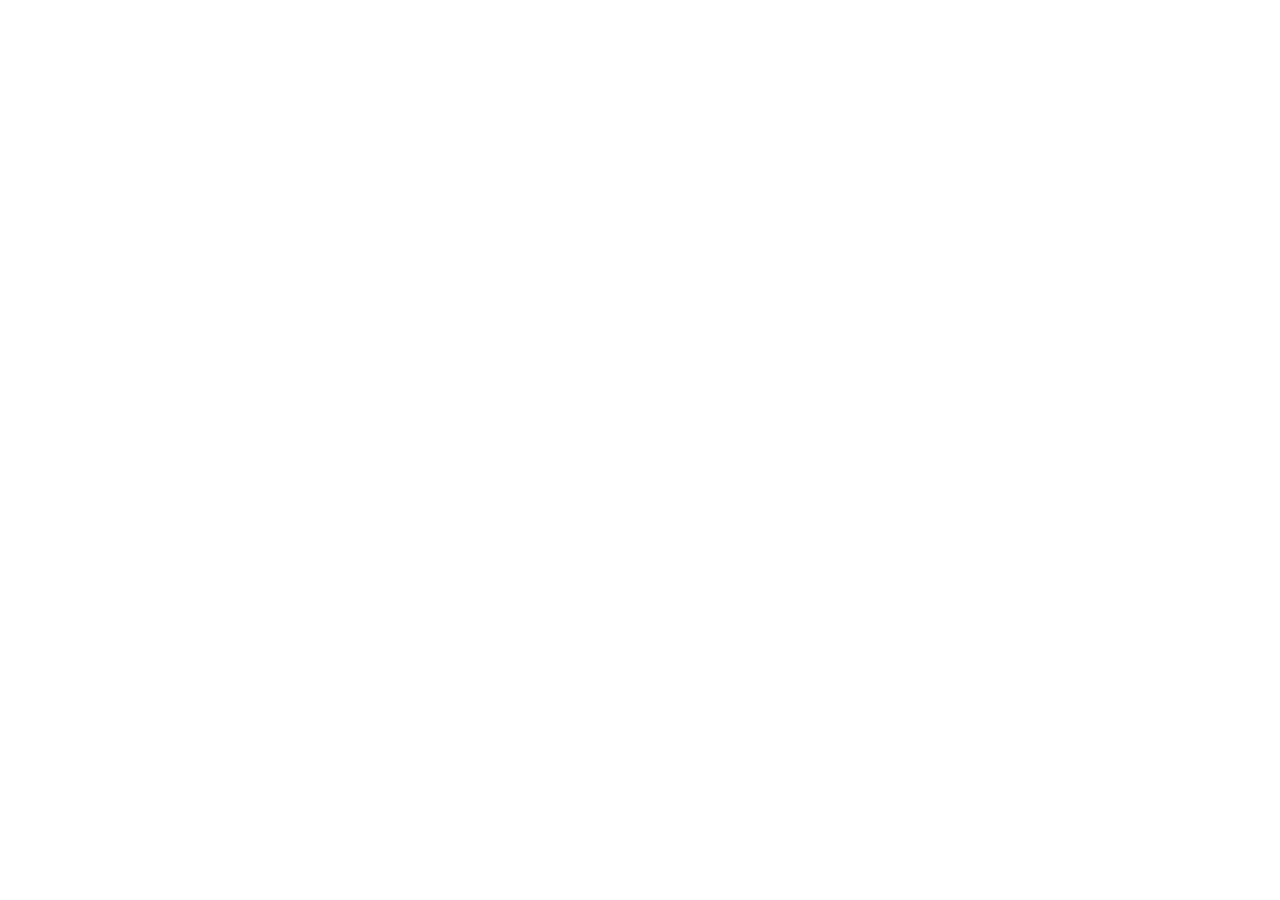
==== index.html @ 5567837d "Add 1EG Passport durable-URL redirect stubs (index.html, 404.html, route-test.js, README) Pilot host" ====
<!DOCTYPE html>
<!-- 1EG Passport durable-URL redirect — GitHub Pages form: bare-host (/) -> Passport Landing.
     Every other path is handled by 404.html. Project Blackbook PB-PP-1EG-ARCH-2026-09-08-02. -->
<html lang="en">
<head>
<meta charset="utf-8">
<meta name="viewport" content="width=device-width, initial-scale=1">
<meta name="robots" content="noindex,nofollow">
<title>1 Edmund Gate — Preserved Item Passport</title>
<style>html,body{height:100%;margin:0}body{display:flex;align-items:center;justify-content:center;font:15px/1.5 "Segoe UI",Helvetica,Arial,sans-serif;color:#1d1d1b;background:#fff}.b{text-align:center;padding:24px}.r{border-top:6px solid #FF7F32;width:180px;margin:0 auto 18px}a{color:#28724F}</style>
</head>
<body>
<div class="b">
  <div class="r"></div>
  <p>Opening the Passport…</p>
  <p><a href="https://dbgroupcorp.sharepoint.com/sites/1EG-PreservedItemCatalogue/SitePages/Passport.aspx">Continue</a></p>
</div>
<script>window.location.replace("https://dbgroupcorp.sharepoint.com/sites/1EG-PreservedItemCatalogue/SitePages/Passport.aspx");</script>
</body>
</html>
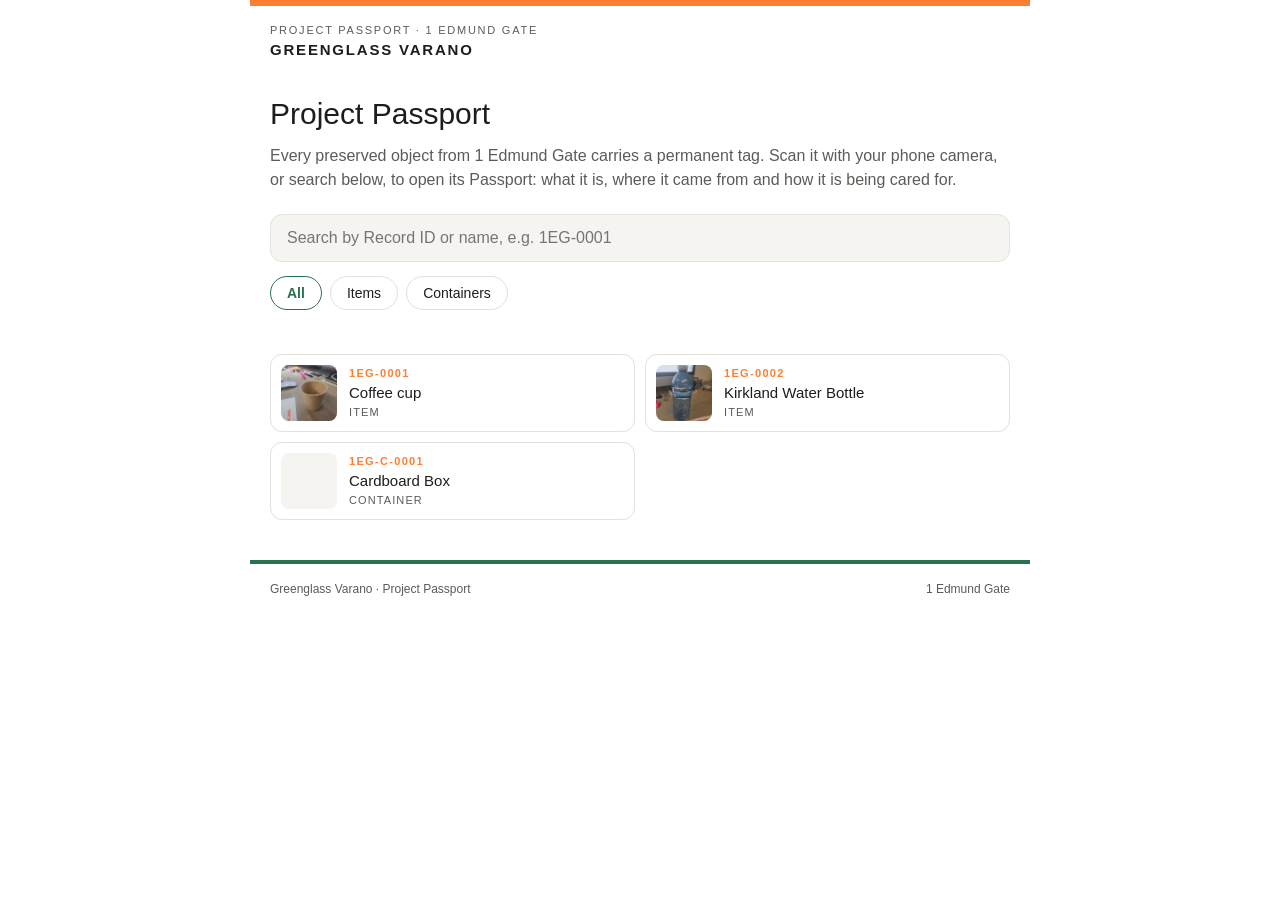
==== commit 61c74733: "Project Passport public renderer: anonymous Passport pages + staff handoff (preview branch only) PAS" ====
--- a/index.html
+++ b/index.html
@@ -1,20 +1,34 @@
-<!DOCTYPE html>
-<!-- 1EG Passport durable-URL redirect — GitHub Pages form: bare-host (/) -> Passport Landing.
-     Every other path is handled by 404.html. Project Blackbook PB-PP-1EG-ARCH-2026-09-08-02. -->
+<!doctype html>
 <html lang="en">
 <head>
 <meta charset="utf-8">
-<meta name="viewport" content="width=device-width, initial-scale=1">
+<meta name="viewport" content="width=device-width, initial-scale=1, viewport-fit=cover">
 <meta name="robots" content="noindex,nofollow">
-<title>1 Edmund Gate — Preserved Item Passport</title>
-<style>html,body{height:100%;margin:0}body{display:flex;align-items:center;justify-content:center;font:15px/1.5 "Segoe UI",Helvetica,Arial,sans-serif;color:#1d1d1b;background:#fff}.b{text-align:center;padding:24px}.r{border-top:6px solid #FF7F32;width:180px;margin:0 auto 18px}a{color:#28724F}</style>
+<meta name="referrer" content="no-referrer">
+<title>Project Passport · 1 Edmund Gate</title>
+<link rel="stylesheet" href="/assets/passport.css">
+<script src="/assets/catalog.js" defer></script>
 </head>
 <body>
-<div class="b">
-  <div class="r"></div>
-  <p>Opening the Passport…</p>
-  <p><a href="https://dbgroupcorp.sharepoint.com/sites/1EG-PreservedItemCatalogue/SitePages/Passport.aspx">Continue</a></p>
-</div>
-<script>window.location.replace("https://dbgroupcorp.sharepoint.com/sites/1EG-PreservedItemCatalogue/SitePages/Passport.aspx");</script>
+<header class="band-top"><a class="brand" href="/"><span class="kicker">Project Passport · 1 Edmund Gate</span><span class="wordmark">Greenglass Varano</span></a></header>
+<main class="shell">
+  <section class="intro">
+    <h1 class="intro-title">Project Passport</h1>
+    <p class="intro-text">Every preserved object from 1 Edmund Gate carries a permanent tag. Scan it with your phone camera, or search below, to open its Passport: what it is, where it came from and how it is being cared for.</p>
+  </section>
+  <form class="search" role="search">
+    <label class="visually-hidden" for="q">Search by Record ID or name</label>
+    <input id="q" class="search-input" type="search" inputmode="search" autocomplete="off" autocapitalize="characters" placeholder="Search by Record ID or name, e.g. 1EG-0001">
+  </form>
+  <div class="tabs" role="tablist" aria-label="Filter">
+    <button type="button" class="tab is-active" data-kind="all" role="tab" aria-selected="true">All</button>
+    <button type="button" class="tab" data-kind="item" role="tab" aria-selected="false">Items</button>
+    <button type="button" class="tab" data-kind="container" role="tab" aria-selected="false">Containers</button>
+  </div>
+  <p id="status" class="empty" aria-live="polite">Loading Passports…</p>
+  <div id="results" class="manifest results"></div>
+  <noscript><p class="empty">Search needs JavaScript. You can still open any Passport directly at /1EG/&lt;RecordID&gt;.</p></noscript>
+</main>
+<footer class="band-bottom"><span>Greenglass Varano · Project Passport</span><span>1 Edmund Gate</span></footer>
 </body>
 </html>
--- a/assets/passport.css
+++ b/assets/passport.css
@@ -0,0 +1,100 @@
+/* Project Passport — public Passport (PASSPORT-DES-003 §9).
+   Greenglass Varano brand system (GV-VIS-006): orange PANTONE 1575 C #FF7F32, green PANTONE 555 C #28724F.
+   Mobile first. No external fonts, no trackers, no third-party requests. */
+:root {
+  --gv-orange: #FF7F32; --gv-green: #28724F; --ink: #1d1d1b; --ink-soft: #5b5b57;
+  --paper: #ffffff; --paper-2: #f6f4f1; --line: #e4e0da; --maxw: 780px;
+}
+* { box-sizing: border-box; }
+html { -webkit-text-size-adjust: 100%; }
+body {
+  margin: 0; background: var(--paper); color: var(--ink);
+  font-family: "Segoe UI", "Helvetica Neue", Helvetica, Arial, sans-serif; line-height: 1.5;
+  -webkit-font-smoothing: antialiased;
+}
+a { color: var(--gv-green); text-decoration: none; }
+a:hover { text-decoration: underline; }
+img, video { max-width: 100%; height: auto; display: block; }
+.visually-hidden { position: absolute; width: 1px; height: 1px; overflow: hidden; clip: rect(0 0 0 0); white-space: nowrap; }
+
+/* brand bands */
+.band-top { border-top: 6px solid var(--gv-orange); max-width: var(--maxw); margin: 0 auto; padding: 16px 20px 6px; }
+.brand { display: flex; flex-direction: column; color: var(--ink); }
+.brand:hover { text-decoration: none; }
+.kicker { font-size: 11px; letter-spacing: .16em; text-transform: uppercase; color: var(--ink-soft); }
+.wordmark { font-weight: 700; letter-spacing: .12em; text-transform: uppercase; font-size: 15px; }
+.band-bottom {
+  border-top: 4px solid var(--gv-green); max-width: var(--maxw); margin: 40px auto 0; padding: 16px 20px 28px;
+  display: flex; justify-content: space-between; gap: 12px; color: var(--ink-soft); font-size: 12px;
+}
+.shell { max-width: var(--maxw); margin: 0 auto; padding: 0 20px; }
+
+/* passport */
+.passport { padding: 22px 0 4px; }
+.rec-id { margin: 0; font-size: 13px; letter-spacing: .18em; text-transform: uppercase; color: var(--gv-orange); font-weight: 700; }
+.rec-type { margin: 2px 0 0; font-size: 12px; letter-spacing: .18em; text-transform: uppercase; color: var(--ink-soft); }
+.rec-name { margin: 6px 0 0; font-size: 28px; font-weight: 300; line-height: 1.2; overflow-wrap: anywhere; }
+
+.gallery { margin: 18px 0 6px; }
+.hero img { width: 100%; max-height: 78vh; object-fit: contain; background: var(--paper-2); border-radius: 12px; }
+.thumbs { display: flex; gap: 8px; margin-top: 8px; overflow-x: auto; padding-bottom: 4px; }
+.thumbs img { width: 72px; height: 72px; object-fit: cover; border-radius: 8px; background: var(--paper-2); }
+.video { width: 100%; max-height: 78vh; margin-top: 10px; border-radius: 12px; background: #000; }
+.no-media { margin: 18px 0 6px; aspect-ratio: 4 / 3; border-radius: 12px; background: var(--paper-2); display: flex; align-items: center; justify-content: center; color: var(--ink-soft); font-size: 13px; }
+
+.fields { margin: 18px 0; border-top: 1px solid var(--line); }
+.field { padding: 12px 0; border-bottom: 1px solid var(--line); display: grid; grid-template-columns: 1fr; gap: 2px; }
+@media (min-width: 520px) { .field { grid-template-columns: 200px 1fr; gap: 16px; } }
+.field-label { font-size: 12px; letter-spacing: .04em; text-transform: uppercase; color: var(--ink-soft); }
+.field-value { font-size: 16px; overflow-wrap: anywhere; }
+.multiline { white-space: pre-wrap; }
+
+.relation {
+  margin: 18px 0; padding: 16px; border: 1px solid var(--line); border-radius: 12px; background: var(--paper-2);
+  display: flex; justify-content: space-between; align-items: center; gap: 12px; color: var(--ink);
+}
+.relation:hover { border-color: var(--gv-orange); text-decoration: none; }
+.relation-label { font-size: 12px; letter-spacing: .04em; text-transform: uppercase; color: var(--ink-soft); }
+.relation-value { font-weight: 600; color: var(--gv-green); }
+
+.section-h { font-size: 13px; letter-spacing: .1em; text-transform: uppercase; color: var(--ink-soft); font-weight: 600; margin: 24px 0 8px; }
+.manifest { display: grid; grid-template-columns: 1fr; gap: 10px; margin: 12px 0; }
+@media (min-width: 520px) { .manifest { grid-template-columns: 1fr 1fr; } }
+.manifest-card { display: flex; gap: 12px; align-items: center; padding: 10px; border: 1px solid var(--line); border-radius: 12px; color: var(--ink); background: var(--paper); }
+.manifest-card:hover { border-color: var(--gv-orange); text-decoration: none; }
+.manifest-card img, .manifest-blank { width: 56px; height: 56px; flex: 0 0 auto; object-fit: cover; border-radius: 8px; background: var(--paper-2); }
+.manifest-meta { display: flex; flex-direction: column; min-width: 0; }
+.manifest-id { font-size: 11px; letter-spacing: .12em; text-transform: uppercase; color: var(--gv-orange); font-weight: 700; }
+.manifest-name { font-size: 15px; overflow-wrap: anywhere; }
+.manifest-kind { font-size: 11px; letter-spacing: .1em; text-transform: uppercase; color: var(--ink-soft); }
+.empty { color: var(--ink-soft); font-size: 14px; padding: 8px 0; }
+
+/* neutral states */
+.state { text-align: center; padding: 56px 0 12px; }
+.kicker-lg { margin: 0; font-size: 12px; letter-spacing: .2em; text-transform: uppercase; color: var(--ink-soft); }
+.rec-id-lg { margin: 10px 0; font-size: 24px; }
+.state-title { margin: 10px 0 6px; font-size: 26px; font-weight: 300; }
+.state-text { margin: 6px 0 22px; color: var(--ink-soft); font-size: 16px; }
+.nav-btn { display: inline-block; border: 1px solid var(--line); border-radius: 999px; padding: 10px 18px; color: var(--ink); }
+.nav-btn:hover { border-color: var(--gv-orange); text-decoration: none; }
+
+/* staff handoff — discreet but obvious, always near the bottom */
+.staff { max-width: var(--maxw); margin: 36px auto 0; padding: 0 20px; text-align: center; }
+.staff-btn {
+  display: block; width: 100%; padding: 15px 16px; border: 1.5px solid var(--gv-green); border-radius: 12px;
+  color: var(--gv-green); font-size: 13px; font-weight: 700; letter-spacing: .1em; text-transform: uppercase; background: var(--paper);
+}
+.staff-btn:hover, .staff-btn:focus-visible { background: var(--gv-green); color: #fff; text-decoration: none; }
+.env-marker { display: inline-block; margin: 0 0 10px; padding: 3px 10px; border-radius: 999px; background: #fff1e6; color: #a34a12; font-size: 11px; font-weight: 700; letter-spacing: .14em; }
+
+/* catalogue */
+.intro { padding: 24px 0 4px; }
+.intro-title { margin: 0; font-size: 30px; font-weight: 300; }
+.intro-text { margin: 8px 0 0; color: var(--ink-soft); font-size: 16px; }
+.search { margin: 18px 0 0; }
+.search-input { width: 100%; padding: 14px 16px; font-size: 16px; border: 1px solid var(--line); border-radius: 12px; background: var(--paper-2); color: var(--ink); }
+.search-input:focus { outline: 2px solid var(--gv-orange); outline-offset: 1px; }
+.tabs { display: flex; gap: 8px; margin: 14px 0 6px; }
+.tab { appearance: none; border: 1px solid var(--line); background: var(--paper); color: var(--ink); border-radius: 999px; padding: 8px 16px; font-size: 14px; cursor: pointer; }
+.tab.is-active { border-color: var(--gv-green); color: var(--gv-green); font-weight: 600; }
+.results { margin-top: 10px; }
